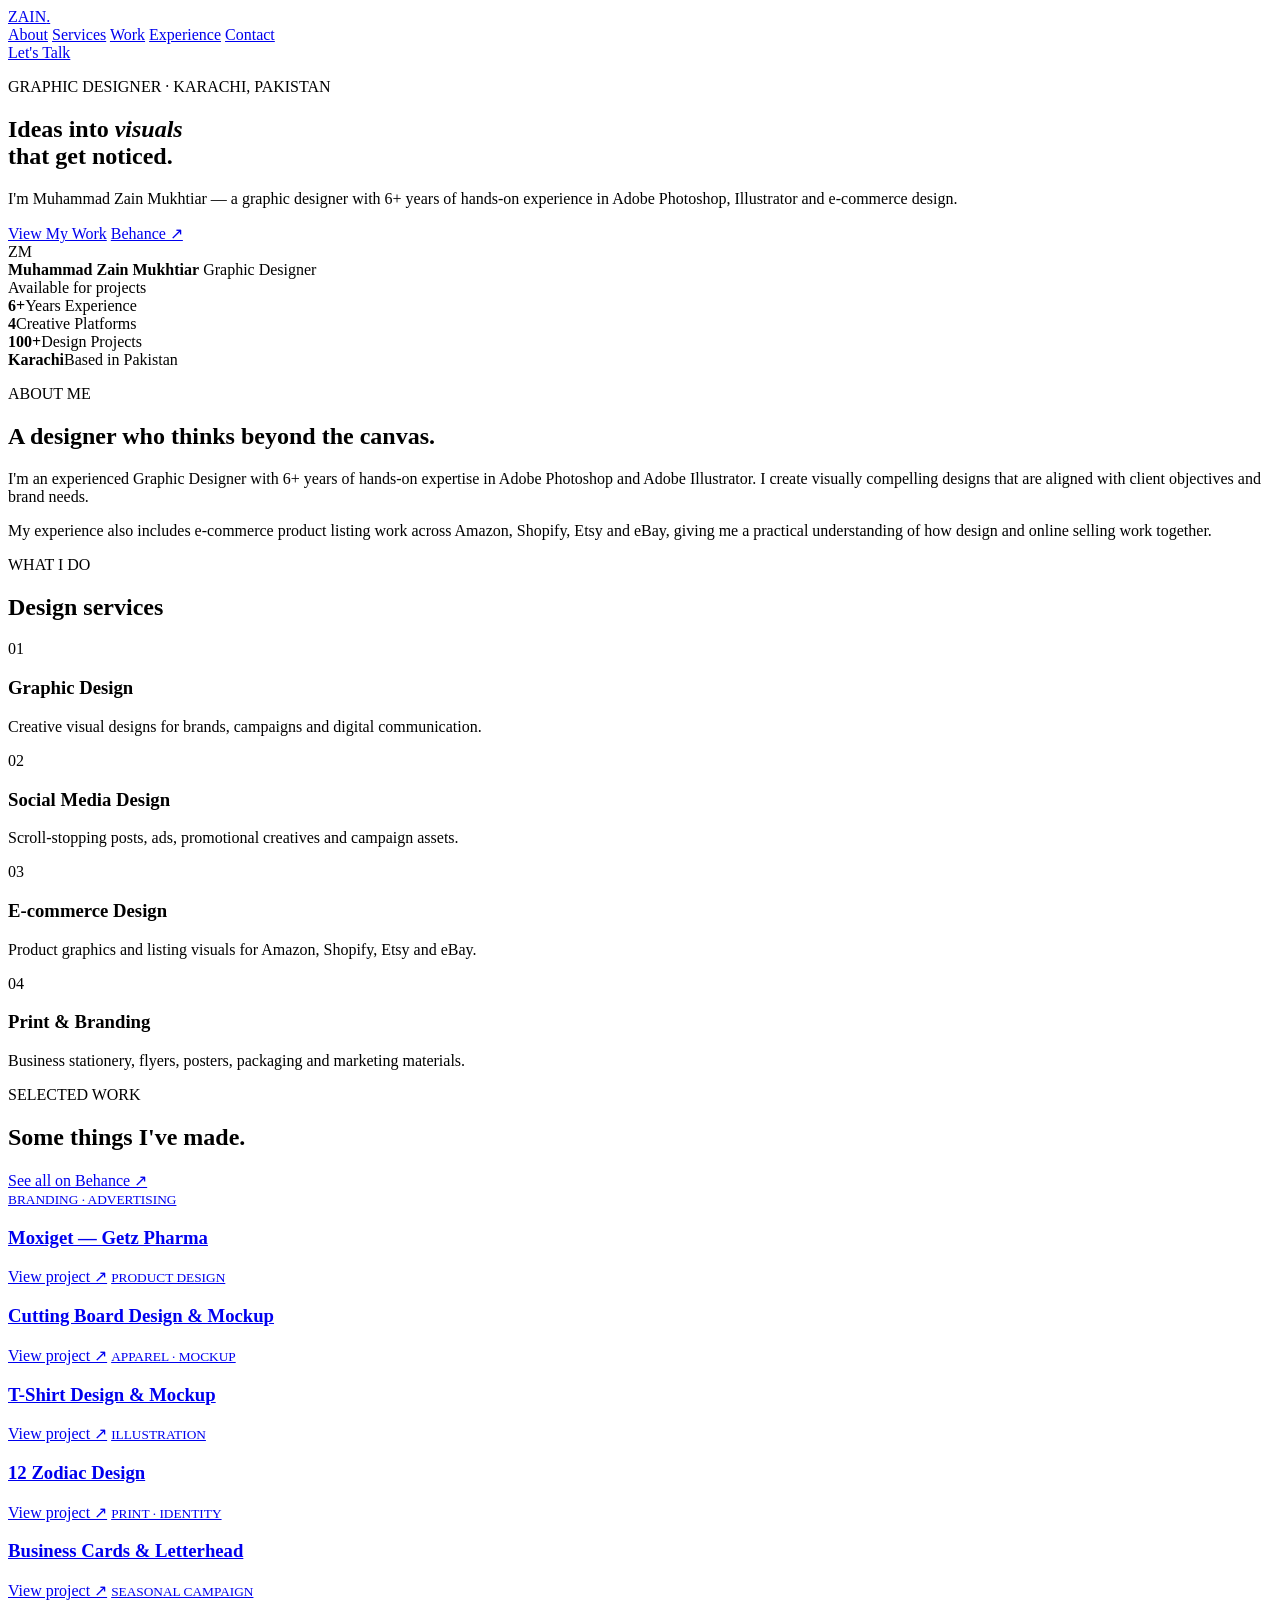
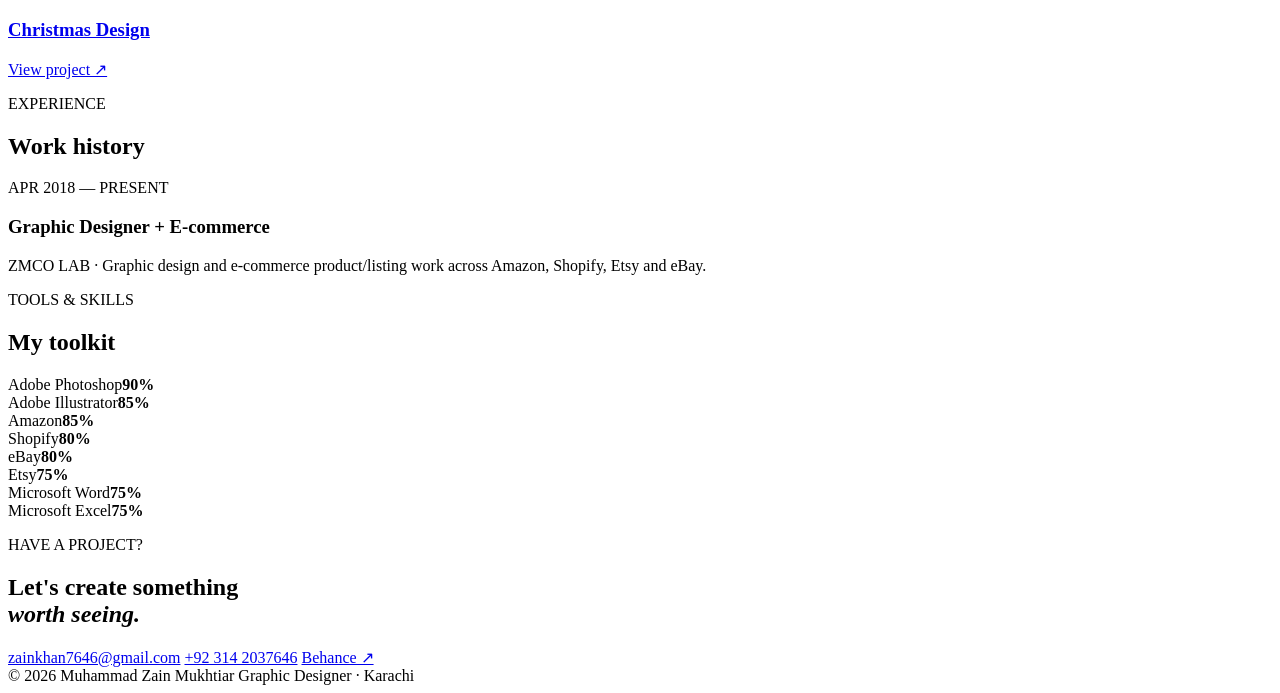
==== index.html @ 3ea71775 "Add portfolio homepage" ====
<!doctype html>
<html lang="en">
<head>
  <meta charset="utf-8">
  <meta name="viewport" content="width=device-width,initial-scale=1">
  <title>Muhammad Zain Mukhtiar — Graphic Designer</title>
  <meta name="description" content="Portfolio of Muhammad Zain Mukhtiar, Graphic Designer based in Karachi, Pakistan.">
  <link rel="stylesheet" href="style.css">
</head>
<body>
  <header class="nav">
    <a class="brand" href="#home">ZAIN<span>.</span></a>
    <nav>
      <a href="#about">About</a>
      <a href="#services">Services</a>
      <a href="#work">Work</a>
      <a href="#experience">Experience</a>
      <a href="#contact">Contact</a>
    </nav>
    <a class="nav-cta" href="mailto:zainkhan7646@gmail.com">Let's Talk</a>
  </header>

  <main>
    <section id="home" class="hero">
      <div class="hero-copy">
        <p class="eyebrow">GRAPHIC DESIGNER · KARACHI, PAKISTAN</p>
        <h1>Ideas into <em>visuals</em><br>that get noticed.</h1>
        <p class="lead">I'm Muhammad Zain Mukhtiar — a graphic designer with 6+ years of hands-on experience in Adobe Photoshop, Illustrator and e-commerce design.</p>
        <div class="hero-actions">
          <a class="button primary" href="#work">View My Work</a>
          <a class="button ghost" href="https://www.behance.net/zain-khan" target="_blank" rel="noopener">Behance ↗</a>
        </div>
      </div>
      <div class="hero-card">
        <div class="photo-wrap"><div class="avatar">ZM</div></div>
        <div class="hero-card-info">
          <strong>Muhammad Zain Mukhtiar</strong>
          <span>Graphic Designer</span>
        </div>
        <div class="availability"><i></i> Available for projects</div>
      </div>
    </section>

    <section class="stats">
      <div><strong>6+</strong><span>Years Experience</span></div>
      <div><strong>4</strong><span>Creative Platforms</span></div>
      <div><strong>100+</strong><span>Design Projects</span></div>
      <div><strong>Karachi</strong><span>Based in Pakistan</span></div>
    </section>

    <section id="about" class="section split">
      <div>
        <p class="eyebrow">ABOUT ME</p>
        <h2>A designer who thinks beyond the canvas.</h2>
      </div>
      <div class="copy">
        <p>I'm an experienced Graphic Designer with 6+ years of hands-on expertise in Adobe Photoshop and Adobe Illustrator. I create visually compelling designs that are aligned with client objectives and brand needs.</p>
        <p>My experience also includes e-commerce product listing work across Amazon, Shopify, Etsy and eBay, giving me a practical understanding of how design and online selling work together.</p>
      </div>
    </section>

    <section id="services" class="section">
      <p class="eyebrow">WHAT I DO</p>
      <h2>Design services</h2>
      <div class="service-grid">
        <article><span>01</span><h3>Graphic Design</h3><p>Creative visual designs for brands, campaigns and digital communication.</p></article>
        <article><span>02</span><h3>Social Media Design</h3><p>Scroll-stopping posts, ads, promotional creatives and campaign assets.</p></article>
        <article><span>03</span><h3>E-commerce Design</h3><p>Product graphics and listing visuals for Amazon, Shopify, Etsy and eBay.</p></article>
        <article><span>04</span><h3>Print & Branding</h3><p>Business stationery, flyers, posters, packaging and marketing materials.</p></article>
      </div>
    </section>

    <section id="work" class="section work-section">
      <div class="section-head">
        <div><p class="eyebrow">SELECTED WORK</p><h2>Some things I've made.</h2></div>
        <a class="text-link" href="https://www.behance.net/zain-khan" target="_blank" rel="noopener">See all on Behance ↗</a>
      </div>
      <div class="work-grid">
        <a class="project p1" href="https://www.behance.net/gallery/22772291/Moxiget-%28Getz-Pharma%29-PDA-Teasers-Logos-Posters" target="_blank" rel="noopener"><small>BRANDING · ADVERTISING</small><h3>Moxiget — Getz Pharma</h3><span>View project ↗</span></a>
        <a class="project p2" href="https://www.behance.net/zain-khan" target="_blank" rel="noopener"><small>PRODUCT DESIGN</small><h3>Cutting Board Design & Mockup</h3><span>View project ↗</span></a>
        <a class="project p3" href="https://www.behance.net/zain-khan" target="_blank" rel="noopener"><small>APPAREL · MOCKUP</small><h3>T-Shirt Design & Mockup</h3><span>View project ↗</span></a>
        <a class="project p4" href="https://www.behance.net/zain-khan" target="_blank" rel="noopener"><small>ILLUSTRATION</small><h3>12 Zodiac Design</h3><span>View project ↗</span></a>
        <a class="project p5" href="https://www.behance.net/zain-khan" target="_blank" rel="noopener"><small>PRINT · IDENTITY</small><h3>Business Cards & Letterhead</h3><span>View project ↗</span></a>
        <a class="project p6" href="https://www.behance.net/zain-khan" target="_blank" rel="noopener"><small>SEASONAL CAMPAIGN</small><h3>Christmas Design</h3><span>View project ↗</span></a>
      </div>
    </section>

    <section id="experience" class="section split experience">
      <div>
        <p class="eyebrow">EXPERIENCE</p>
        <h2>Work history</h2>
      </div>
      <div class="timeline">
        <div class="timeline-item"><span>APR 2018 — PRESENT</span><h3>Graphic Designer + E-commerce</h3><p>ZMCO LAB · Graphic design and e-commerce product/listing work across Amazon, Shopify, Etsy and eBay.</p></div>
      </div>
    </section>

    <section class="section skills">
      <p class="eyebrow">TOOLS & SKILLS</p>
      <h2>My toolkit</h2>
      <div class="skill-list">
        <div><span>Adobe Photoshop</span><b>90%</b></div>
        <div><span>Adobe Illustrator</span><b>85%</b></div>
        <div><span>Amazon</span><b>85%</b></div>
        <div><span>Shopify</span><b>80%</b></div>
        <div><span>eBay</span><b>80%</b></div>
        <div><span>Etsy</span><b>75%</b></div>
        <div><span>Microsoft Word</span><b>75%</b></div>
        <div><span>Microsoft Excel</span><b>75%</b></div>
      </div>
    </section>

    <section id="contact" class="contact">
      <div>
        <p class="eyebrow">HAVE A PROJECT?</p>
        <h2>Let's create something<br><em>worth seeing.</em></h2>
      </div>
      <div class="contact-details">
        <a href="mailto:zainkhan7646@gmail.com">zainkhan7646@gmail.com</a>
        <a href="tel:+923142037646">+92 314 2037646</a>
        <a href="https://www.behance.net/zain-khan" target="_blank" rel="noopener">Behance ↗</a>
      </div>
    </section>
  </main>

  <footer>
    <span>© 2026 Muhammad Zain Mukhtiar</span>
    <span>Graphic Designer · Karachi</span>
  </footer>
</body>
</html>
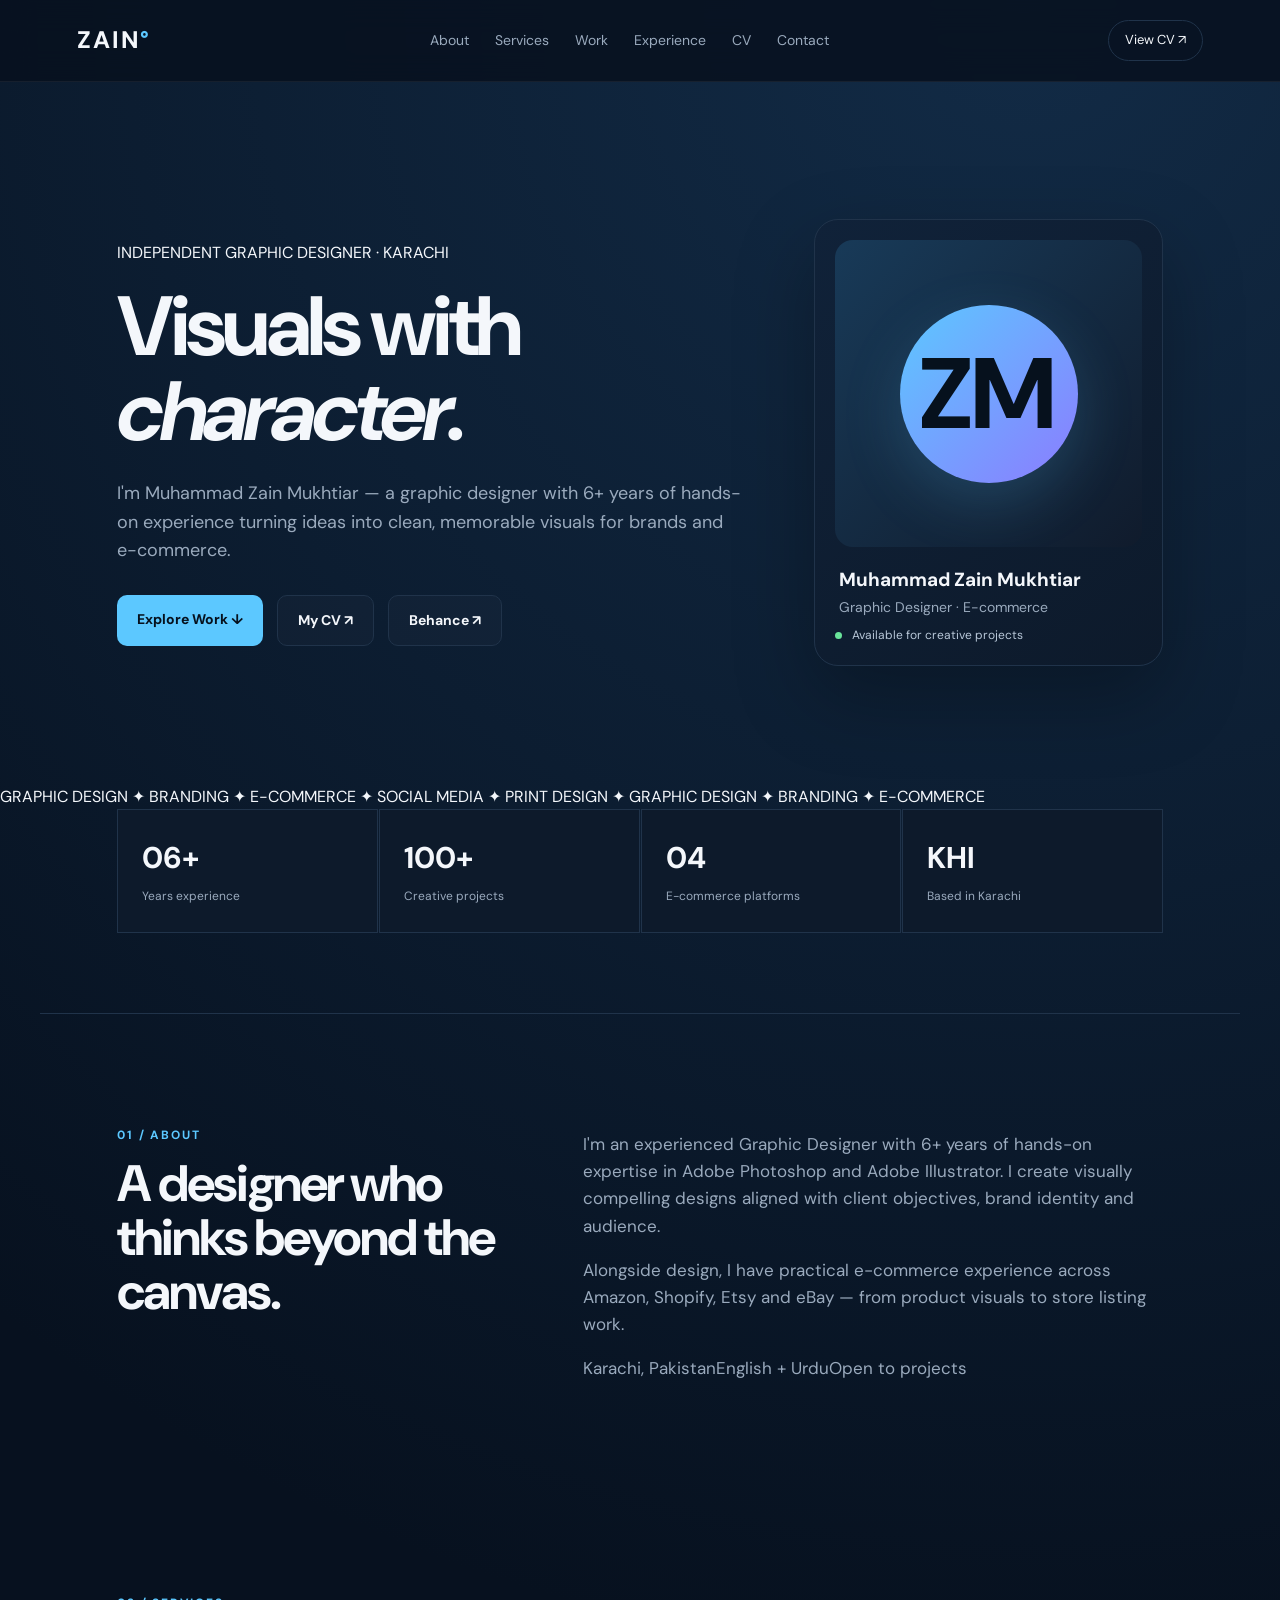
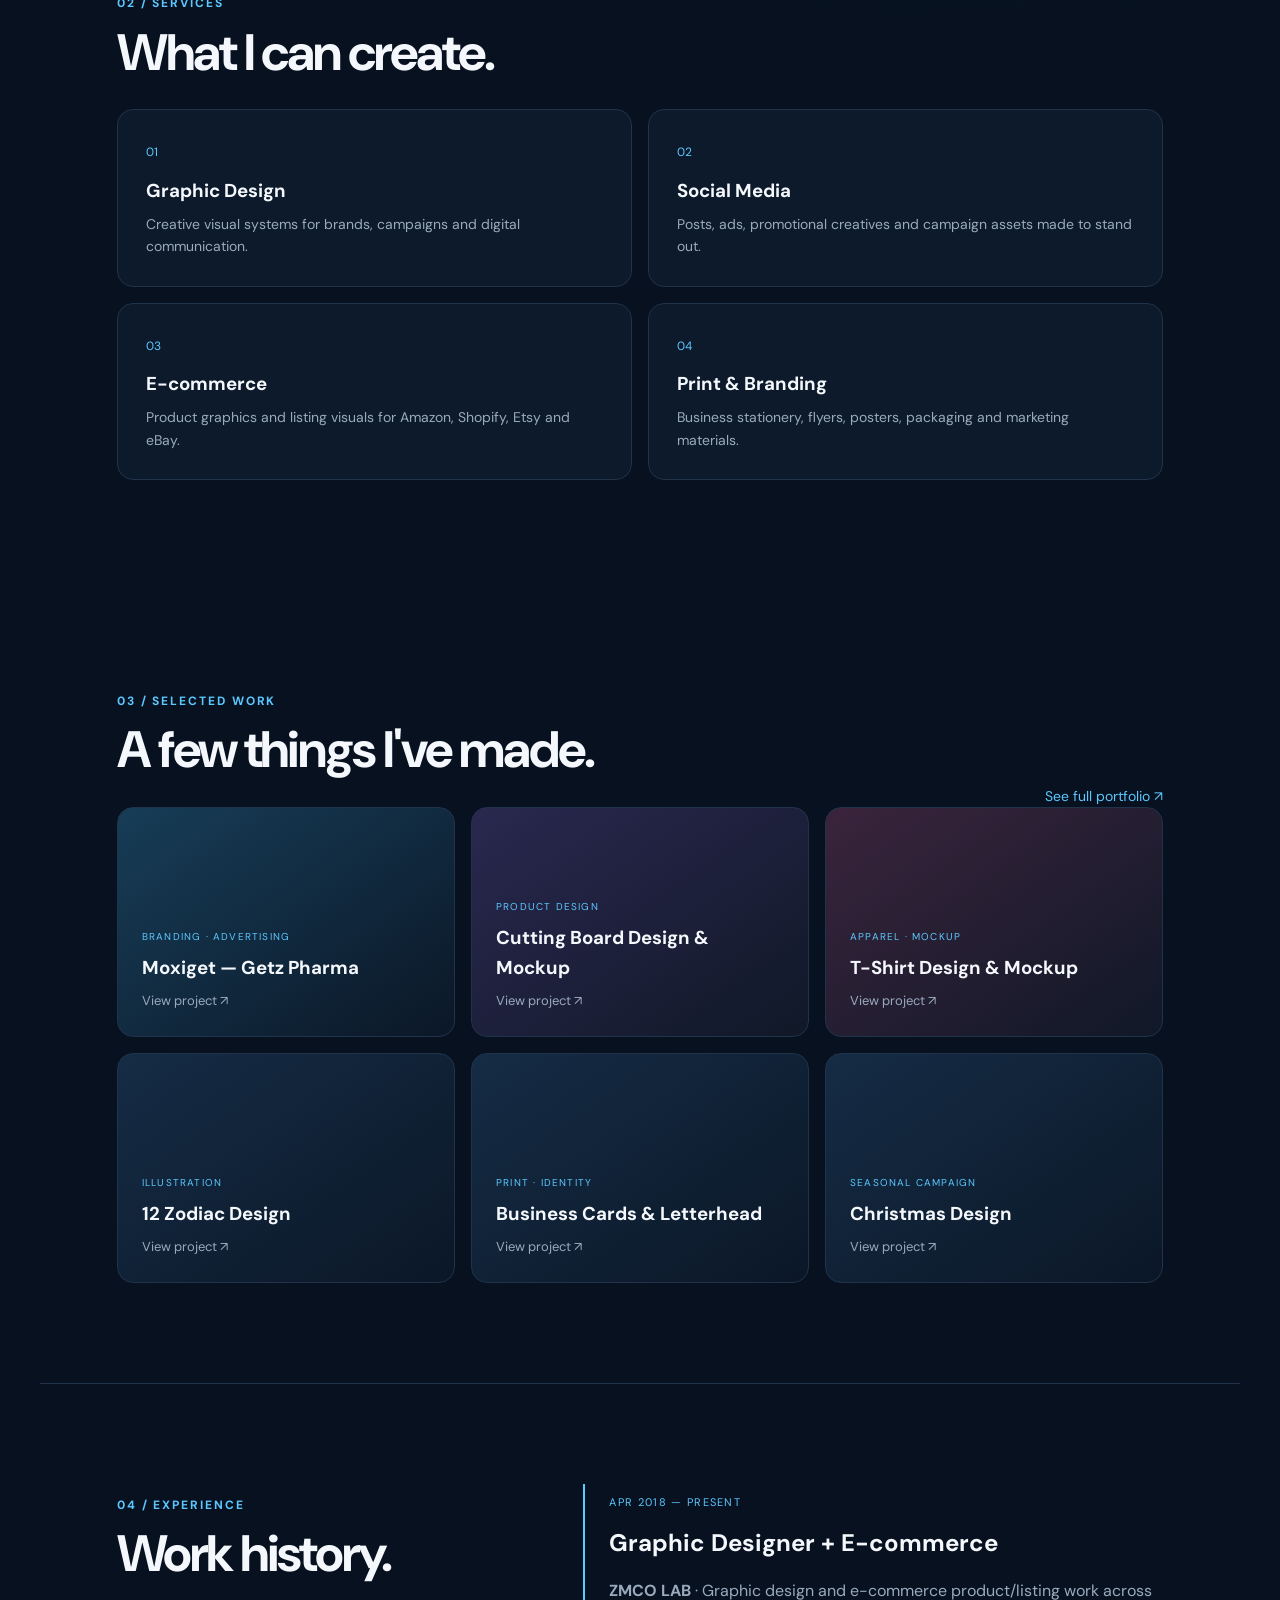
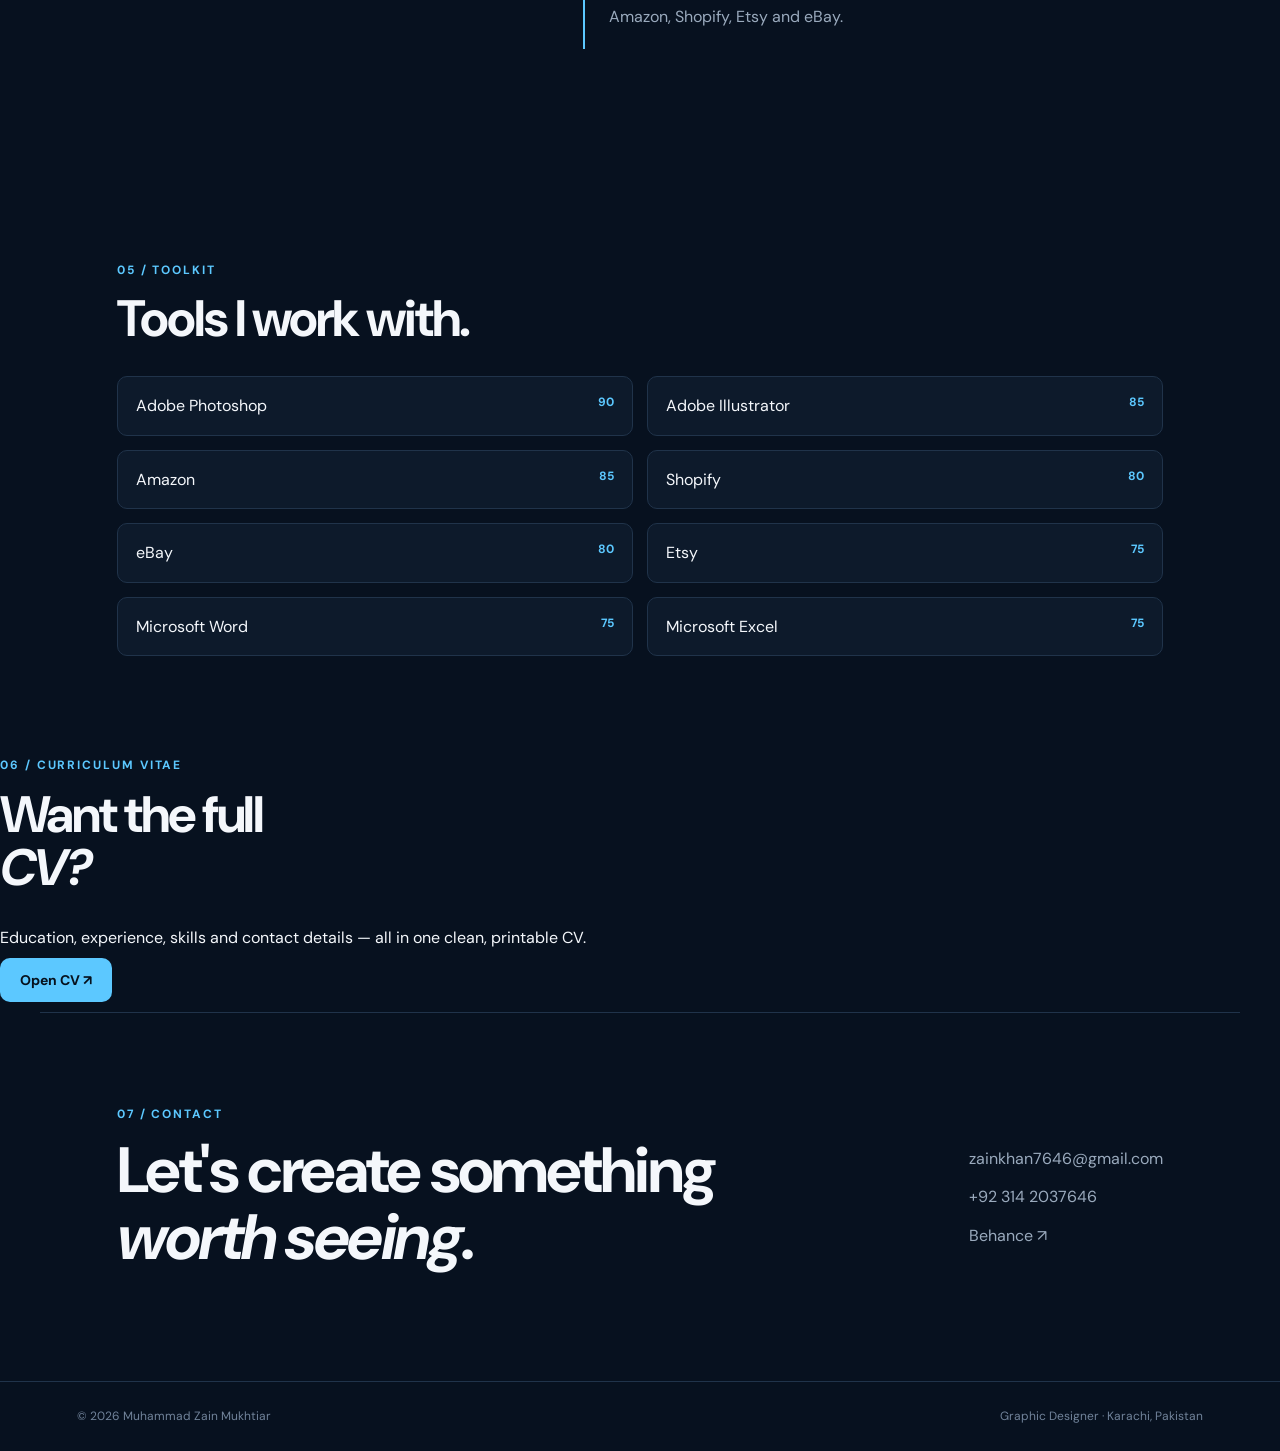
==== commit 19298a58: "Redesign portfolio homepage and add CV section" ====
--- a/index.html
+++ b/index.html
@@ -4,77 +4,71 @@
   <meta charset="utf-8">
   <meta name="viewport" content="width=device-width,initial-scale=1">
   <title>Muhammad Zain Mukhtiar — Graphic Designer</title>
-  <meta name="description" content="Portfolio of Muhammad Zain Mukhtiar, Graphic Designer based in Karachi, Pakistan.">
+  <meta name="description" content="Muhammad Zain Mukhtiar — Graphic Designer from Karachi, Pakistan. Branding, social media, e-commerce and print design.">
   <link rel="stylesheet" href="style.css">
 </head>
 <body>
+  <div class="noise"></div>
   <header class="nav">
-    <a class="brand" href="#home">ZAIN<span>.</span></a>
+    <a class="brand" href="#home">ZAIN<span>°</span></a>
     <nav>
-      <a href="#about">About</a>
-      <a href="#services">Services</a>
-      <a href="#work">Work</a>
-      <a href="#experience">Experience</a>
-      <a href="#contact">Contact</a>
+      <a href="#about">About</a><a href="#services">Services</a><a href="#work">Work</a><a href="#experience">Experience</a><a href="#cv">CV</a><a href="#contact">Contact</a>
     </nav>
-    <a class="nav-cta" href="mailto:zainkhan7646@gmail.com">Let's Talk</a>
+    <a class="nav-cta" href="cv.html">View CV ↗</a>
   </header>
 
   <main>
     <section id="home" class="hero">
       <div class="hero-copy">
-        <p class="eyebrow">GRAPHIC DESIGNER · KARACHI, PAKISTAN</p>
-        <h1>Ideas into <em>visuals</em><br>that get noticed.</h1>
-        <p class="lead">I'm Muhammad Zain Mukhtiar — a graphic designer with 6+ years of hands-on experience in Adobe Photoshop, Illustrator and e-commerce design.</p>
+        <div class="hero-kicker"><span></span> INDEPENDENT GRAPHIC DESIGNER · KARACHI</div>
+        <h1>Visuals with<br><i>character.</i></h1>
+        <p class="lead">I'm Muhammad Zain Mukhtiar — a graphic designer with 6+ years of hands-on experience turning ideas into clean, memorable visuals for brands and e-commerce.</p>
         <div class="hero-actions">
-          <a class="button primary" href="#work">View My Work</a>
+          <a class="button primary" href="#work">Explore Work <b>↓</b></a>
+          <a class="button ghost" href="cv.html">My CV ↗</a>
           <a class="button ghost" href="https://www.behance.net/zain-khan" target="_blank" rel="noopener">Behance ↗</a>
         </div>
       </div>
       <div class="hero-card">
+        <div class="orbit orbit-a"></div><div class="orbit orbit-b"></div>
         <div class="photo-wrap"><div class="avatar">ZM</div></div>
-        <div class="hero-card-info">
-          <strong>Muhammad Zain Mukhtiar</strong>
-          <span>Graphic Designer</span>
-        </div>
-        <div class="availability"><i></i> Available for projects</div>
+        <div class="hero-card-info"><strong>Muhammad Zain Mukhtiar</strong><span>Graphic Designer · E-commerce</span></div>
+        <div class="availability"><i></i> Available for creative projects</div>
       </div>
     </section>
 
+    <section class="ticker" aria-label="skills">
+      <div>GRAPHIC DESIGN <span>✦</span> BRANDING <span>✦</span> E-COMMERCE <span>✦</span> SOCIAL MEDIA <span>✦</span> PRINT DESIGN <span>✦</span> GRAPHIC DESIGN <span>✦</span> BRANDING <span>✦</span> E-COMMERCE</div>
+    </section>
+
     <section class="stats">
-      <div><strong>6+</strong><span>Years Experience</span></div>
-      <div><strong>4</strong><span>Creative Platforms</span></div>
-      <div><strong>100+</strong><span>Design Projects</span></div>
-      <div><strong>Karachi</strong><span>Based in Pakistan</span></div>
+      <div><strong>06+</strong><span>Years experience</span></div>
+      <div><strong>100+</strong><span>Creative projects</span></div>
+      <div><strong>04</strong><span>E-commerce platforms</span></div>
+      <div><strong>KHI</strong><span>Based in Karachi</span></div>
     </section>
 
     <section id="about" class="section split">
-      <div>
-        <p class="eyebrow">ABOUT ME</p>
-        <h2>A designer who thinks beyond the canvas.</h2>
-      </div>
+      <div><p class="eyebrow">01 / ABOUT</p><h2>A designer who thinks beyond the canvas.</h2></div>
       <div class="copy">
-        <p>I'm an experienced Graphic Designer with 6+ years of hands-on expertise in Adobe Photoshop and Adobe Illustrator. I create visually compelling designs that are aligned with client objectives and brand needs.</p>
-        <p>My experience also includes e-commerce product listing work across Amazon, Shopify, Etsy and eBay, giving me a practical understanding of how design and online selling work together.</p>
+        <p>I'm an experienced Graphic Designer with 6+ years of hands-on expertise in Adobe Photoshop and Adobe Illustrator. I create visually compelling designs aligned with client objectives, brand identity and audience.</p>
+        <p>Alongside design, I have practical e-commerce experience across Amazon, Shopify, Etsy and eBay — from product visuals to store listing work.</p>
+        <div class="mini-facts"><span>Karachi, Pakistan</span><span>English + Urdu</span><span>Open to projects</span></div>
       </div>
     </section>
 
     <section id="services" class="section">
-      <p class="eyebrow">WHAT I DO</p>
-      <h2>Design services</h2>
+      <p class="eyebrow">02 / SERVICES</p><h2>What I can create.</h2>
       <div class="service-grid">
-        <article><span>01</span><h3>Graphic Design</h3><p>Creative visual designs for brands, campaigns and digital communication.</p></article>
-        <article><span>02</span><h3>Social Media Design</h3><p>Scroll-stopping posts, ads, promotional creatives and campaign assets.</p></article>
-        <article><span>03</span><h3>E-commerce Design</h3><p>Product graphics and listing visuals for Amazon, Shopify, Etsy and eBay.</p></article>
+        <article><span>01</span><h3>Graphic Design</h3><p>Creative visual systems for brands, campaigns and digital communication.</p></article>
+        <article><span>02</span><h3>Social Media</h3><p>Posts, ads, promotional creatives and campaign assets made to stand out.</p></article>
+        <article><span>03</span><h3>E-commerce</h3><p>Product graphics and listing visuals for Amazon, Shopify, Etsy and eBay.</p></article>
         <article><span>04</span><h3>Print & Branding</h3><p>Business stationery, flyers, posters, packaging and marketing materials.</p></article>
       </div>
     </section>
 
     <section id="work" class="section work-section">
-      <div class="section-head">
-        <div><p class="eyebrow">SELECTED WORK</p><h2>Some things I've made.</h2></div>
-        <a class="text-link" href="https://www.behance.net/zain-khan" target="_blank" rel="noopener">See all on Behance ↗</a>
-      </div>
+      <div class="section-head"><div><p class="eyebrow">03 / SELECTED WORK</p><h2>A few things I've made.</h2></div><a class="text-link" href="https://www.behance.net/zain-khan" target="_blank" rel="noopener">See full portfolio ↗</a></div>
       <div class="work-grid">
         <a class="project p1" href="https://www.behance.net/gallery/22772291/Moxiget-%28Getz-Pharma%29-PDA-Teasers-Logos-Posters" target="_blank" rel="noopener"><small>BRANDING · ADVERTISING</small><h3>Moxiget — Getz Pharma</h3><span>View project ↗</span></a>
         <a class="project p2" href="https://www.behance.net/zain-khan" target="_blank" rel="noopener"><small>PRODUCT DESIGN</small><h3>Cutting Board Design & Mockup</h3><span>View project ↗</span></a>
@@ -86,46 +80,31 @@
     </section>
 
     <section id="experience" class="section split experience">
-      <div>
-        <p class="eyebrow">EXPERIENCE</p>
-        <h2>Work history</h2>
-      </div>
-      <div class="timeline">
-        <div class="timeline-item"><span>APR 2018 — PRESENT</span><h3>Graphic Designer + E-commerce</h3><p>ZMCO LAB · Graphic design and e-commerce product/listing work across Amazon, Shopify, Etsy and eBay.</p></div>
+      <div><p class="eyebrow">04 / EXPERIENCE</p><h2>Work history.</h2></div>
+      <div class="timeline"><div class="timeline-item"><span>APR 2018 — PRESENT</span><h3>Graphic Designer + E-commerce</h3><p><b>ZMCO LAB</b> · Graphic design and e-commerce product/listing work across Amazon, Shopify, Etsy and eBay.</p></div></div>
+    </section>
+
+    <section class="section skills">
+      <p class="eyebrow">05 / TOOLKIT</p><h2>Tools I work with.</h2>
+      <div class="skill-list">
+        <div><span>Adobe Photoshop</span><b>90</b></div><div><span>Adobe Illustrator</span><b>85</b></div>
+        <div><span>Amazon</span><b>85</b></div><div><span>Shopify</span><b>80</b></div>
+        <div><span>eBay</span><b>80</b></div><div><span>Etsy</span><b>75</b></div>
+        <div><span>Microsoft Word</span><b>75</b></div><div><span>Microsoft Excel</span><b>75</b></div>
       </div>
     </section>
 
-    <section class="section skills">
-      <p class="eyebrow">TOOLS & SKILLS</p>
-      <h2>My toolkit</h2>
-      <div class="skill-list">
-        <div><span>Adobe Photoshop</span><b>90%</b></div>
-        <div><span>Adobe Illustrator</span><b>85%</b></div>
-        <div><span>Amazon</span><b>85%</b></div>
-        <div><span>Shopify</span><b>80%</b></div>
-        <div><span>eBay</span><b>80%</b></div>
-        <div><span>Etsy</span><b>75%</b></div>
-        <div><span>Microsoft Word</span><b>75%</b></div>
-        <div><span>Microsoft Excel</span><b>75%</b></div>
-      </div>
+    <section id="cv" class="cv-banner">
+      <div><div class="eyebrow">06 / CURRICULUM VITAE</div><h2>Want the full<br><i>CV?</i></h2></div>
+      <div><p>Education, experience, skills and contact details — all in one clean, printable CV.</p><a class="button primary" href="cv.html">Open CV ↗</a></div>
     </section>
 
     <section id="contact" class="contact">
-      <div>
-        <p class="eyebrow">HAVE A PROJECT?</p>
-        <h2>Let's create something<br><em>worth seeing.</em></h2>
-      </div>
-      <div class="contact-details">
-        <a href="mailto:zainkhan7646@gmail.com">zainkhan7646@gmail.com</a>
-        <a href="tel:+923142037646">+92 314 2037646</a>
-        <a href="https://www.behance.net/zain-khan" target="_blank" rel="noopener">Behance ↗</a>
-      </div>
+      <div><p class="eyebrow">07 / CONTACT</p><h2>Let's create something<br><i>worth seeing.</i></h2></div>
+      <div class="contact-details"><a href="mailto:zainkhan7646@gmail.com">zainkhan7646@gmail.com</a><a href="tel:+923142037646">+92 314 2037646</a><a href="https://www.behance.net/zain-khan" target="_blank" rel="noopener">Behance ↗</a></div>
     </section>
   </main>
 
-  <footer>
-    <span>© 2026 Muhammad Zain Mukhtiar</span>
-    <span>Graphic Designer · Karachi</span>
-  </footer>
+  <footer><span>© 2026 Muhammad Zain Mukhtiar</span><span>Graphic Designer · Karachi, Pakistan</span></footer>
 </body>
 </html>
--- a/style.css
+++ b/style.css
@@ -0,0 +1,12 @@
+@import url('https://fonts.googleapis.com/css2?family=DM+Sans:wght@400;500;600;700&family=Playfair+Display:ital,wght@0,500;0,600;1,500&display=swap');
+:root{--bg:#07111f;--panel:#0d1a2b;--panel2:#102239;--text:#f4f7fb;--muted:#9aaabd;--line:#20334a;--accent:#5cc8ff;--accent2:#8b7cff}
+*{box-sizing:border-box}html{scroll-behavior:smooth}body{margin:0;background:radial-gradient(circle at 80% 0%,#122b46 0,transparent 35%),var(--bg);color:var(--text);font-family:'DM Sans',Arial,sans-serif;line-height:1.6}a{color:inherit;text-decoration:none}.nav{position:sticky;top:0;z-index:20;display:flex;align-items:center;justify-content:space-between;padding:20px 6%;background:rgba(7,17,31,.86);backdrop-filter:blur(16px);border-bottom:1px solid rgba(255,255,255,.06)}.brand{font-size:24px;font-weight:800;letter-spacing:.08em}.brand span{color:var(--accent)}nav{display:flex;gap:26px;color:var(--muted);font-size:14px}nav a:hover,.text-link:hover{color:var(--text)}.nav-cta{border:1px solid var(--line);padding:9px 16px;border-radius:999px;font-size:13px}
+.hero{min-height:78vh;max-width:1200px;margin:auto;padding:90px 6% 70px;display:grid;grid-template-columns:1.35fr .75fr;gap:70px;align-items:center}.eyebrow{font-size:12px;letter-spacing:.16em;color:var(--accent);font-weight:700}.hero h1{font-size:clamp(46px,7vw,84px);line-height:1.02;margin:18px 0 24px;letter-spacing:-.05em}.hero h1 em,.contact h2 em{font-family:'Playfair Display',serif;font-weight:500;color:var(--accent)}.lead{max-width:650px;color:var(--muted);font-size:18px}.hero-actions{display:flex;gap:14px;margin-top:30px}.button{padding:13px 20px;border-radius:10px;font-weight:700;font-size:14px}.primary{background:var(--accent);color:#06111d}.ghost{border:1px solid var(--line);background:rgba(255,255,255,.02)}.hero-card{background:linear-gradient(145deg,var(--panel2),var(--panel));border:1px solid var(--line);padding:20px;border-radius:24px;box-shadow:0 30px 80px rgba(0,0,0,.28)}.photo-wrap{aspect-ratio:1;border-radius:18px;overflow:hidden;background:linear-gradient(135deg,#183a58,#101b2c);display:grid;place-items:center}.avatar{width:58%;aspect-ratio:1;border-radius:50%;display:grid;place-items:center;background:linear-gradient(135deg,var(--accent),var(--accent2));color:#06111d;font-size:clamp(50px,9vw,100px);font-weight:800;box-shadow:0 20px 60px rgba(92,200,255,.18)}.hero-card-info{display:flex;flex-direction:column;padding:18px 4px 8px}.hero-card-info strong{font-size:19px}.hero-card-info span{color:var(--muted);font-size:14px}.availability{font-size:12px;color:#b8c7d8}.availability i{display:inline-block;width:7px;height:7px;background:#69e39a;border-radius:50%;margin-right:7px}
+.stats{max-width:1200px;margin:auto;padding:0 6% 80px;display:grid;grid-template-columns:repeat(4,1fr);gap:1px}.stats div{background:var(--panel);padding:24px;border:1px solid var(--line)}.stats strong{display:block;font-size:30px}.stats span{color:var(--muted);font-size:12px}
+.section{max-width:1200px;margin:auto;padding:100px 6%}.split{display:grid;grid-template-columns:.8fr 1.2fr;gap:80px;border-top:1px solid var(--line)}h2{font-size:clamp(34px,4vw,54px);line-height:1.05;letter-spacing:-.04em;margin:12px 0 30px}.copy{color:var(--muted);font-size:17px}.service-grid{display:grid;grid-template-columns:repeat(2,1fr);gap:16px}.service-grid article{padding:28px;background:var(--panel);border:1px solid var(--line);border-radius:16px}.service-grid article span{color:var(--accent);font-size:12px}.service-grid h3{margin:12px 0 7px}.service-grid p{color:var(--muted);margin:0;font-size:14px}
+.section-head{display:flex;align-items:end;justify-content:space-between;gap:20px}.text-link{color:var(--accent);font-size:14px}.work-grid{display:grid;grid-template-columns:repeat(3,1fr);gap:16px}.project{min-height:230px;padding:24px;border:1px solid var(--line);border-radius:16px;display:flex;flex-direction:column;justify-content:flex-end;background:linear-gradient(145deg,#152c45,#0b1727);transition:.25s}.project:hover{transform:translateY(-5px);border-color:#3a6a91}.project small{color:var(--accent);font-size:10px;letter-spacing:.12em}.project h3{margin:8px 0}.project span{font-size:13px;color:var(--muted)}.p1{background:linear-gradient(145deg,#173d57,#0b1727)}.p2{background:linear-gradient(145deg,#2a284f,#101827)}.p3{background:linear-gradient(145deg,#3a243c,#101827)}
+.timeline-item{border-left:2px solid var(--accent);padding:4px 0 4px 24px}.timeline-item>span{font-size:11px;color:var(--accent);letter-spacing:.12em}.timeline-item h3{font-size:24px;margin:10px 0}.timeline-item p{color:var(--muted)}
+.skill-list{display:grid;grid-template-columns:repeat(2,1fr);gap:14px}.skill-list div{display:flex;justify-content:space-between;padding:16px 18px;background:var(--panel);border:1px solid var(--line);border-radius:10px}.skill-list b{color:var(--accent);font-size:12px}
+.contact{max-width:1200px;margin:20px auto 0;padding:80px 6%;border-top:1px solid var(--line);display:flex;justify-content:space-between;gap:50px}.contact h2{font-size:clamp(38px,5vw,65px)}.contact-details{display:flex;flex-direction:column;justify-content:center;gap:13px;color:var(--muted)}.contact-details a:hover{color:var(--accent)}footer{padding:25px 6%;border-top:1px solid var(--line);display:flex;justify-content:space-between;color:#71839a;font-size:12px}
+@media(max-width:800px){nav{display:none}.hero{grid-template-columns:1fr;padding-top:60px;gap:35px}.stats{grid-template-columns:repeat(2,1fr)}.split{grid-template-columns:1fr;gap:25px}.service-grid,.work-grid,.skill-list{grid-template-columns:1fr}.section{padding:70px 6%}.contact{flex-direction:column;padding-top:65px}.section-head{align-items:start;flex-direction:column}.nav{padding:16px 5%}.nav-cta{display:none}}
+@media(max-width:430px){.hero h1{font-size:45px}.lead{font-size:16px}.stats div{padding:18px}.hero-card{padding:14px}}
